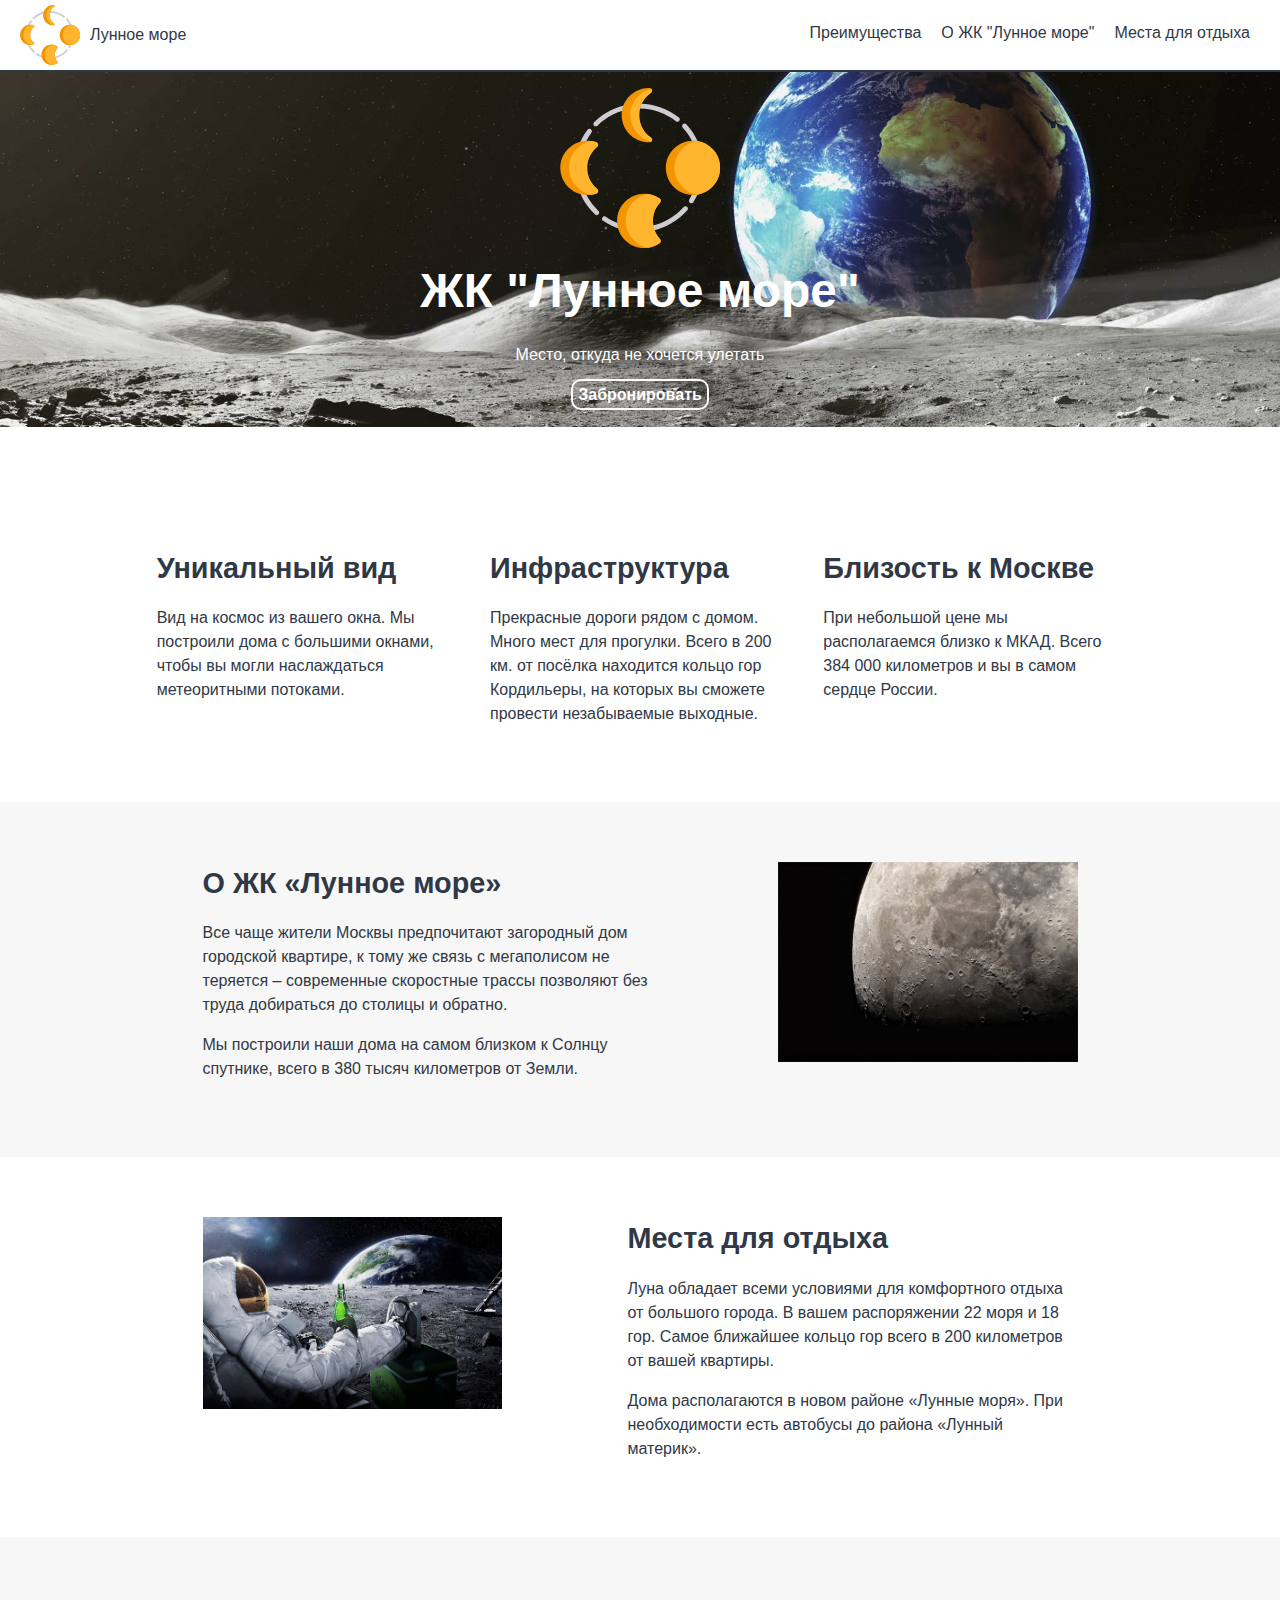
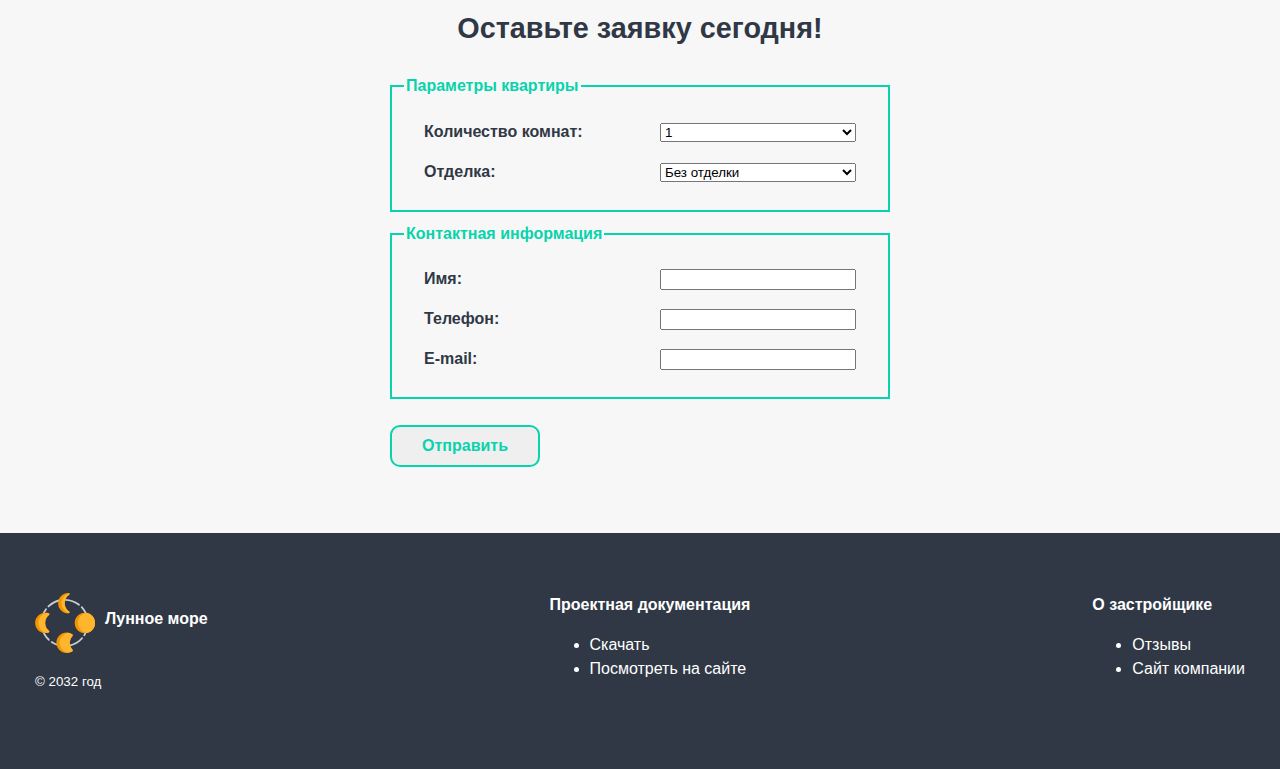
==== src/index.html @ 1460d05d "move folder html-boilerplate-master to top level" ====
<!DOCTYPE html>
<html lang="ru">
<head>
    <meta charset="UTF-8">
    <meta name="viewport" content="width=device-width, initial-scale=1.0">
    <meta http-equiv="X-UA-Compatible" content="ie=edge">
    <title>Project1_Rrudger</title>

    <link rel="stylesheet" href="styles/style.css">
</head>
<body class='flex-block'>
	<header class='flex-block header'>
		<div class='flex-block logo'><img src='images/logo.svg' height='60px' alt='logo'> Лунное море</div>
		<nav>
			<ul class='flex-block horizontal-menu'>
				<li><a href="#advantage">Преимущества</a></li>
				<li><a href="#about-JK">О ЖК "Лунное море"</a></li>
				<li><a href="#place-for-rest">Места для отдыха</a></li>
			</ul>
		</nav>
	</header>

			<main>
		<div class='flex-block description'>
			<div class='container'>
				<img src="images/logo.svg" alt="logo"/>
				<h1>ЖК "Лунное море"</h1>
				<p>Место, откуда не хочется улетать</p>
				<a class ="button" href="#order-form">Забронировать</a>
			</div>
		</div>

		<section class='flex-block section' id="advantage">
			<div class="flex-block container">
			<div class="width-30">
				<h2>Уникальный вид</h2>
				<p>Вид на космос из вашего окна. Мы построили дома с большими окнами, чтобы вы могли наслаждаться метеоритными потоками.</p>
			</div>
			<div class="width-30">
				<h2>Инфраструктура</h2>
				<p>Прекрасные дороги рядом с домом. Много мест для прогулки. Всего в 200 км. от посёлка находится кольцо гор Кордильеры, на которых вы сможете провести незабываемые выходные.</p>
			</div>
			<div class="width-30">
				<h2>Близость к Москве</h2>
				<p>При небольшой цене мы располагаемся близко к МКАД. Всего 384 000 километров и вы в самом сердце России.</p>
			</div>
			</div>
		</section>
		<section id="about-JK" class="flex-block section about-JK">
			<div class="flex-block container">
			<div class="width-45">
				<h2>О ЖК «Лунное море»</h2>
				<p>Все чаще жители Москвы предпочитают загородный дом городской квартире, к тому же связь с мегаполисом не теряется – современные скоростные трассы позволяют без труда добираться до столицы и обратно.</p>
				<p>Мы построили наши дома на самом близком к Солнцу спутнике, всего в 380 тысяч километров от Земли.</p>
			</div>
			<div class="width-30 image"><img src="images/moon-1.jpg" alt="moon1"></div>
			</div>
		</section>
		<section id="place-for-rest" class="flex-block section">
			<div class="flex-block container">
			<div class="width-30"><img src="images/moon-2.jpg" alt="moon2"></div>
			<div class="width-45">
				<h2>Места для отдыха</h2>
				<p>Луна обладает всеми условиями для комфортного отдыха от большого города. В вашем распоряжении 22 моря и 18 гор. Самое ближайшее кольцо гор всего в 200 километров от вашей квартиры.</p>
				<p>Дома располагаются в новом районе «Лунные моря». При необходимости есть автобусы до района «Лунный материк».</p>
			</div>
			</div>
		</section>
		<div class="background-form">
			<form id="order-form" class="container order-form">
				<div class="form-container">
				<h2>Оставьте заявку сегодня!</h2>
				<fieldset>
					<legend>Параметры квартиры</legend>
					<div class="main-field">
						<div class="field-name">
							<p>Количество комнат:</p>
							<p>Отделка:</p>
						</div>

						<div class="field">
							<p><select name="camera-select" class="select-style">
								<option value="1" selected >1</option>
								<option value="2">2</option>
								<option value="3">3</option>
							</select></p>

							<p><select name="decorating" class="select-style">
								<option value="1" selected>Без отделки</option>
								<option value="2">Эконом</option>
								<option value="3">Люкс</option>
							</select></p>
						</div>
					</div>
				</fieldset>
				<fieldset>
					<legend>Контактная информация</legend>
					<div class="main-field">
						<div class="field-name">
							<p><label for="input-name">Имя:</label></p>
							<p><label for="input-tel">Телефон:</label></p>
							<p><label for="input-email">E-mail:</label></p>
						</div>
						<div class="field">
							<p><input type="text" id="input-name" class="select-style"></p>
							<p><input type="text" id="input-tel" class="select-style"</p>
							<p><input type="text" id="input-email" class="select-style"></p>
						</div>
					</div>
				</fieldset>
				<p><input type="submit" class="width-30 button" form="order-form" value="Отправить"></p>
				</div>
			</form>
		</div>

	</main>
<footer class="flex-block section">
	<div class="flex-block container">
		<div>
			<div class="flex-block logo"><img src='images/logo.svg' height='60px' alt='logo'><h2>Лунное море</h2></div>
			<p><small>&copy 2032 год</small></p>
		</div>
		<div>
			<h2>Проектная документация</h2>
			<ul>
				<li>Скачать</li>
				<li>Посмотреть на сайте</li>
			</ul>

		</div>
		<div>
			<h2>О застройщике</h2>
			<ul>
				<li>Отзывы</li>
				<li>Сайт компании</li>
			</ul>

		</div>
		</div>
</footer>
</body>
</html>
---- src/styles/style.css ----
:root { 
        --grey: #303846;      
        --green: #09d3ac;      
        --yellow: #f7f7f7;
	--white: #fff;
}

.flex-block {
	display: flex;
	justify-content: space-between;
}

.container {
        width: 1000px;
        padding: 60px 15px 60px 15px;
        justify-content: space-around;
}

.width-30 {
        width: 30%;
}

.width-45 {
        width: 45%;
}

html, body {
	height: 100%;
}

body {
	font-family: sans-serif;
	font-size: 16px;
	color: var(--grey);
	line-height: 1.5;
	margin-left: 0;
	margin-right: 0;
	flex-direction: column;
	padding: 0;
}

main {
        flex: 1 0 auto;
}

h1 {
	font-size: 3em;
	margin-bottom: 0;
	margin-top: 0;
}

h2 {
	font-size: 1.8em;
	margin-top: 0;
	margin-bottom: 0.5em;
	white-space: nowrap;
}

.header {
	position: fixed;
	top: 0;
	left: 0;
	right: 0;
	height: 60px;
	padding: 5px 20px 5px 20px;
	border-bottom-style: solid;
	border-bottom-width: 2px;
	background: var(--white);
}

.horizontal-menu {
	align-items: center;
	justify-content: flex-end;
	list-style: none;
}

.horizontal-menu li {
	padding: 0 10px;
}

nav a {
	color: var(--grey);
	text-decoration: none;
}

.logo{
	align-items: center;
}

.section { 
	justify-content: center;
}

.description{
	width: 100%;
	flex: 1 1 auto;
	margin: 60px 0 60px;
	padding: 20px 0 20px;
	background: url("../images/banner.png");
	background-position: center;
	background-size: cover;
	color: var(--white);
	align-items: center;
	align-content: center; 
	justify-content: center;
}

.description .container {
	text-align: center;
	padding: 0 40px;
}

.description .container img {
	height: 10em;
}

.logo img {
        margin-right: 10px;
}

.width-30 img{
        max-width: 100%;
        max-height: 100%;
}

.button{
	text-decoration: none;
	font-size: 1em;
	font-weight: bold;
	color: var(--white);
	border: 2px solid var(--white);
	border-radius: 10px;
	margin: 0 10px;
	padding: 5px;
}

.about-JK {
	width: 100%;
	background-color: var(--yellow);
}

footer {
        flex: 0 0 auto;
        background-color: var(--grey);
        color: var(--white);
}

footer h2 {
	font-size: 1em;
	color: white;
}

footer .container{
	width: 100%;
	justify-content: space-between;
	margin: 0 20px;
}



.background-form {
	background-color: var(--yellow);
	margin-bottom:-20px;
}

.order-form {
	margin-left: auto;
	margin-right: auto;
}

.form-container {
	margin-left: auto;
	margin-right: auto;
	width: 50%;
}

.order-form fieldset {
	margin: 10px 0;
	border: 2px solid var(--green);
}

.order-form legend {
	color: var(--green);
	font-weight: bold;
}

.order-form .button{
	color: var(--green);
	border: 2px solid var(--green);
	padding: 10px;
	margin: 10px 0;
}

.order-form h2 {
	padding: 10px;
	text-align: center;
}

.field-name {
	margin: 0 20px;
	grid-area: field-name;
	font-weight: bold;
}

.field {
	margin: 0 20px;
	grid-area: field;
}

.main-field {
	display: grid;
	grid-template-columns: repeat(2, 1fr);
	grid-template-areas: "field-name field";
}

.select-style {
	box-sizing: border-box;
	width: 100%;
}

/** CSS STYLE **/
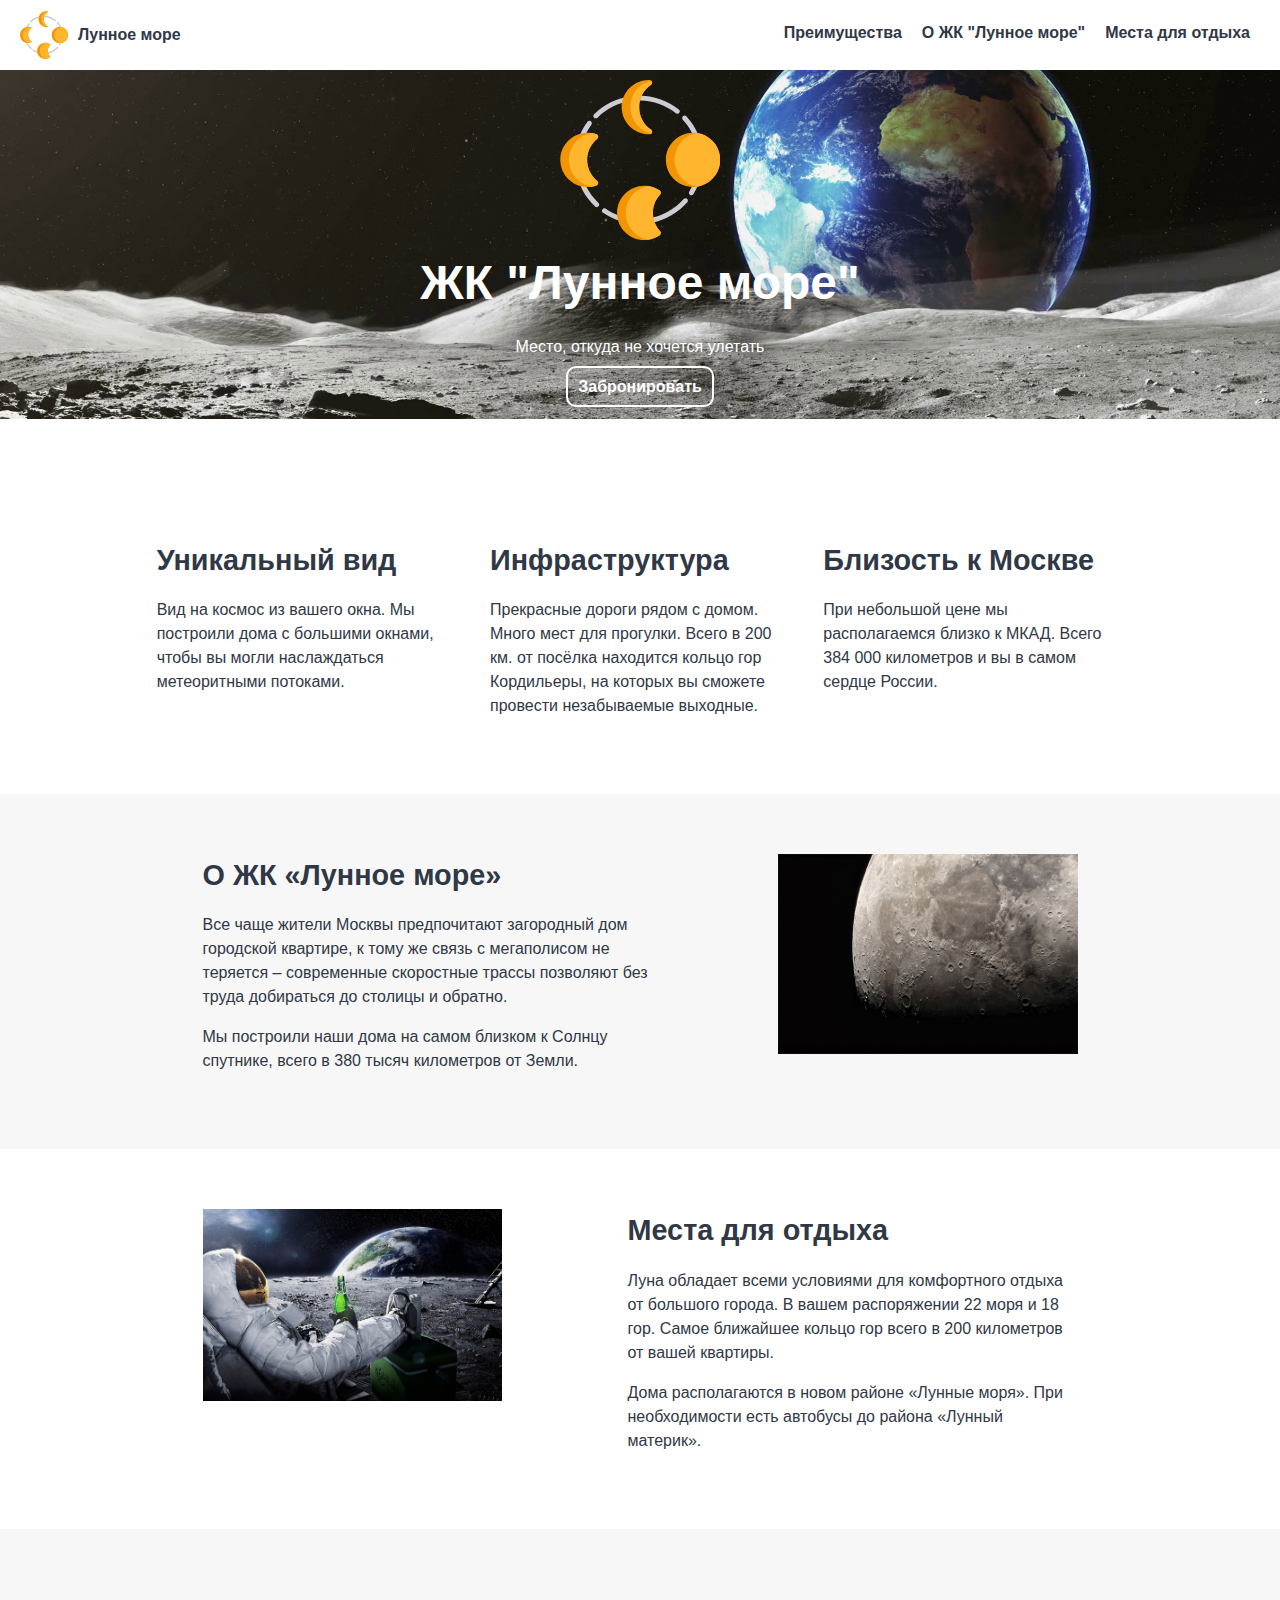
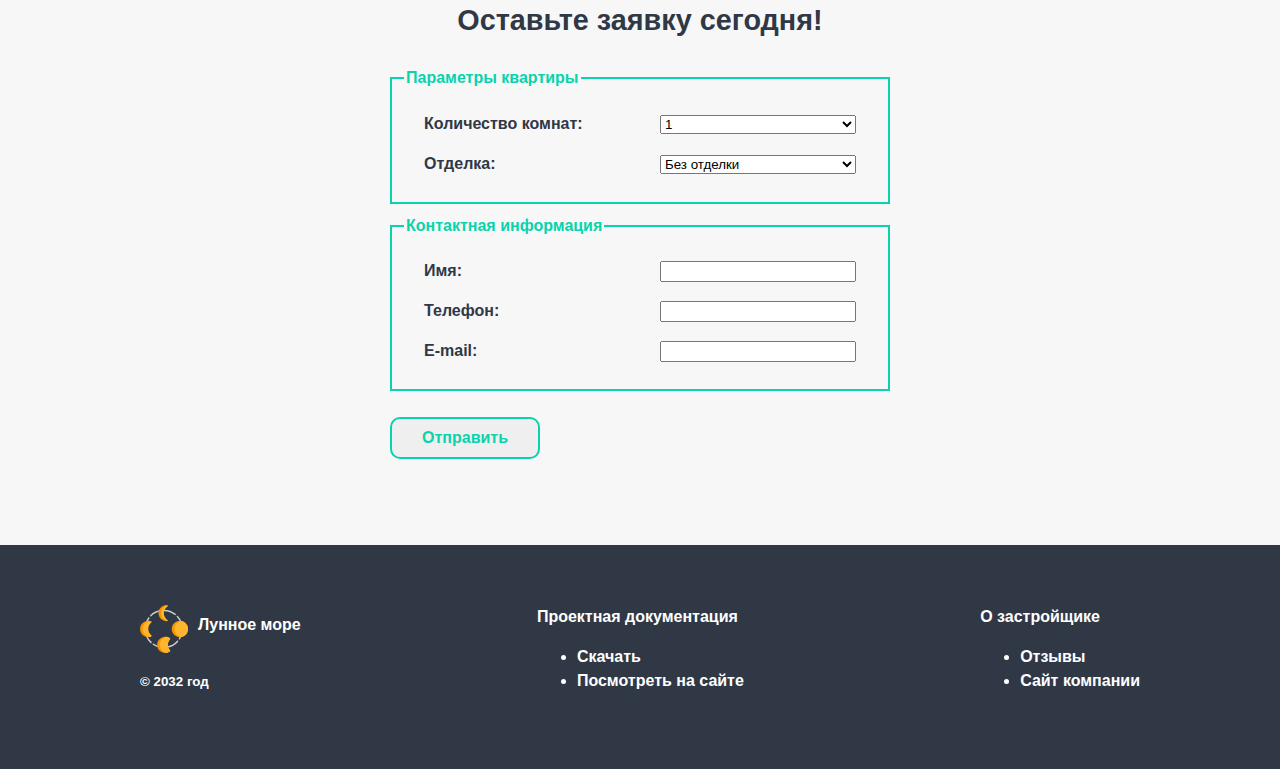
==== commit 158252ca: "move CNAME in folder src, update index.html and style.css for check 3" ====
--- a/src/index.html
+++ b/src/index.html
@@ -9,29 +9,29 @@
     <link rel="stylesheet" href="styles/style.css">
 </head>
 <body class='flex-block'>
-	<header class='flex-block header'>
-		<div class='flex-block logo'><img src='images/logo.svg' height='60px' alt='logo'> Лунное море</div>
+	<header class='flex-block flex-between header'>
+		<div class='flex-block logo'><img src='images/logo.svg' alt='Moon-mare-logo'> Лунное море</div>
 		<nav>
 			<ul class='flex-block horizontal-menu'>
 				<li><a href="#advantage">Преимущества</a></li>
-				<li><a href="#about-JK">О ЖК "Лунное море"</a></li>
+				<li><a href="#about-jk">О ЖК "Лунное море"</a></li>
 				<li><a href="#place-for-rest">Места для отдыха</a></li>
 			</ul>
 		</nav>
 	</header>
 
 			<main>
-		<div class='flex-block description'>
+		<section class='flex-block description'>
 			<div class='container'>
-				<img src="images/logo.svg" alt="logo"/>
+				<img src="images/logo.svg" alt="Moon-mare-logo"/>
 				<h1>ЖК "Лунное море"</h1>
 				<p>Место, откуда не хочется улетать</p>
 				<a class ="button" href="#order-form">Забронировать</a>
 			</div>
-		</div>
+		</section>
 
-		<section class='flex-block section' id="advantage">
-			<div class="flex-block container">
+		<section class='flex-block flex-center' id="advantage">
+			<div class="flex-block flex-around container">
 			<div class="width-30">
 				<h2>Уникальный вид</h2>
 				<p>Вид на космос из вашего окна. Мы построили дома с большими окнами, чтобы вы могли наслаждаться метеоритными потоками.</p>
@@ -46,19 +46,19 @@
 			</div>
 			</div>
 		</section>
-		<section id="about-JK" class="flex-block section about-JK">
-			<div class="flex-block container">
+		<section id="about-jk" class="flex-block flex-center background-secondary">
+			<div class="flex-block flex-around container">
 			<div class="width-45">
 				<h2>О ЖК «Лунное море»</h2>
 				<p>Все чаще жители Москвы предпочитают загородный дом городской квартире, к тому же связь с мегаполисом не теряется – современные скоростные трассы позволяют без труда добираться до столицы и обратно.</p>
 				<p>Мы построили наши дома на самом близком к Солнцу спутнике, всего в 380 тысяч километров от Земли.</p>
 			</div>
-			<div class="width-30 image"><img src="images/moon-1.jpg" alt="moon1"></div>
+			<div class="width-30 image"><img src="images/moon-1.jpg" alt="Image-moon"></div>
 			</div>
 		</section>
-		<section id="place-for-rest" class="flex-block section">
-			<div class="flex-block container">
-			<div class="width-30"><img src="images/moon-2.jpg" alt="moon2"></div>
+		<section id="place-for-rest" class="flex-block flex-center">
+			<div class="flex-block flex-around container">
+			<div class="width-30"><img src="images/moon-2.jpg" alt="Image-astronaut"></div>
 			<div class="width-45">
 				<h2>Места для отдыха</h2>
 				<p>Луна обладает всеми условиями для комфортного отдыха от большого города. В вашем распоряжении 22 моря и 18 гор. Самое ближайшее кольцо гор всего в 200 километров от вашей квартиры.</p>
@@ -66,8 +66,8 @@
 			</div>
 			</div>
 		</section>
-		<div class="background-form">
-			<form id="order-form" class="container order-form">
+		<section class="background-secondary">
+			<form id="order-form" class="flex-around container order-form">
 				<div class="form-container">
 				<h2>Оставьте заявку сегодня!</h2>
 				<fieldset>
@@ -103,7 +103,7 @@
 						</div>
 						<div class="field">
 							<p><input type="text" id="input-name" class="select-style"></p>
-							<p><input type="text" id="input-tel" class="select-style"</p>
+							<p><input type="text" id="input-tel" class="select-style"></p>
 							<p><input type="text" id="input-email" class="select-style"></p>
 						</div>
 					</div>
@@ -111,17 +111,17 @@
 				<p><input type="submit" class="width-30 button" form="order-form" value="Отправить"></p>
 				</div>
 			</form>
-		</div>
+		</section>
 
 	</main>
-<footer class="flex-block section">
-	<div class="flex-block container">
+<footer class="flex-block flex-center">
+	<div class="flex-block flex-around container">
 		<div>
-			<div class="flex-block logo"><img src='images/logo.svg' height='60px' alt='logo'><h2>Лунное море</h2></div>
+			<div class="flex-block flex-between logo"><img src='images/logo.svg' alt='logo'><h2>Лунное море</h2></div>
 			<p><small>&copy 2032 год</small></p>
 		</div>
 		<div>
-			<h2>Проектная документация</h2>
+			Проектная документация
 			<ul>
 				<li>Скачать</li>
 				<li>Посмотреть на сайте</li>
@@ -129,7 +129,7 @@
 
 		</div>
 		<div>
-			<h2>О застройщике</h2>
+			О застройщике
 			<ul>
 				<li>Отзывы</li>
 				<li>Сайт компании</li>
--- a/src/styles/style.css
+++ b/src/styles/style.css
@@ -1,19 +1,29 @@
 :root { 
-        --grey: #303846;      
+        --dark: #303846;      
         --green: #09d3ac;      
-        --yellow: #f7f7f7;
-	--white: #fff;
+        --light-secondary: #f7f7f7;
+	--light: #fff;
 }
 
 .flex-block {
 	display: flex;
+}
+
+.flex-between {
 	justify-content: space-between;
+}
+
+.flex-around {
+	justify-content: space-around;
+}
+
+.flex-center {
+	justify-content: center;
 }
 
 .container {
         width: 1000px;
         padding: 60px 15px 60px 15px;
-        justify-content: space-around;
 }
 
 .width-30 {
@@ -31,8 +41,9 @@
 body {
 	font-family: sans-serif;
 	font-size: 16px;
-	color: var(--grey);
+	color: var(--dark);
 	line-height: 1.5;
+	margin-top:60px;
 	margin-left: 0;
 	margin-right: 0;
 	flex-direction: column;
@@ -53,7 +64,7 @@
 	font-size: 1.8em;
 	margin-top: 0;
 	margin-bottom: 0.5em;
-	white-space: nowrap;
+	light-space: nowrap;
 }
 
 .header {
@@ -63,9 +74,8 @@
 	right: 0;
 	height: 60px;
 	padding: 5px 20px 5px 20px;
-	border-bottom-style: solid;
-	border-bottom-width: 2px;
-	background: var(--white);
+	background: var(--light);
+	font-weight: bold;
 }
 
 .horizontal-menu {
@@ -79,27 +89,23 @@
 }
 
 nav a {
-	color: var(--grey);
+	color: var(--dark);
 	text-decoration: none;
 }
 
-.logo{
+.logo {
 	align-items: center;
 }
 
-.section { 
-	justify-content: center;
-}
-
-.description{
+.description {
 	width: 100%;
 	flex: 1 1 auto;
-	margin: 60px 0 60px;
+	margin: 0 0 60px;
 	padding: 20px 0 20px;
 	background: url("../images/banner.png");
 	background-position: center;
 	background-size: cover;
-	color: var(--white);
+	color: var(--light);
 	align-items: center;
 	align-content: center; 
 	justify-content: center;
@@ -115,7 +121,9 @@
 }
 
 .logo img {
+	height: 3em;
         margin-right: 10px;
+
 }
 
 .width-30 img{
@@ -127,40 +135,35 @@
 	text-decoration: none;
 	font-size: 1em;
 	font-weight: bold;
-	color: var(--white);
-	border: 2px solid var(--white);
+	color: var(--light);
+	border: 2px solid var(--light);
 	border-radius: 10px;
 	margin: 0 10px;
-	padding: 5px;
-}
-
-.about-JK {
-	width: 100%;
-	background-color: var(--yellow);
+	padding: 10px;
+	cursor: pointer;
 }
 
 footer {
         flex: 0 0 auto;
-        background-color: var(--grey);
-        color: var(--white);
+        background-color: var(--dark);
+        color: var(--light);
+	font-weight: bold;
 }
 
 footer h2 {
 	font-size: 1em;
-	color: white;
+	color: light;
 }
 
 footer .container{
-	width: 100%;
 	justify-content: space-between;
 	margin: 0 20px;
 }
 
 
 
-.background-form {
-	background-color: var(--yellow);
-	margin-bottom:-20px;
+.background-secondary {
+	background-color: var(--light-secondary);
 }
 
 .order-form {
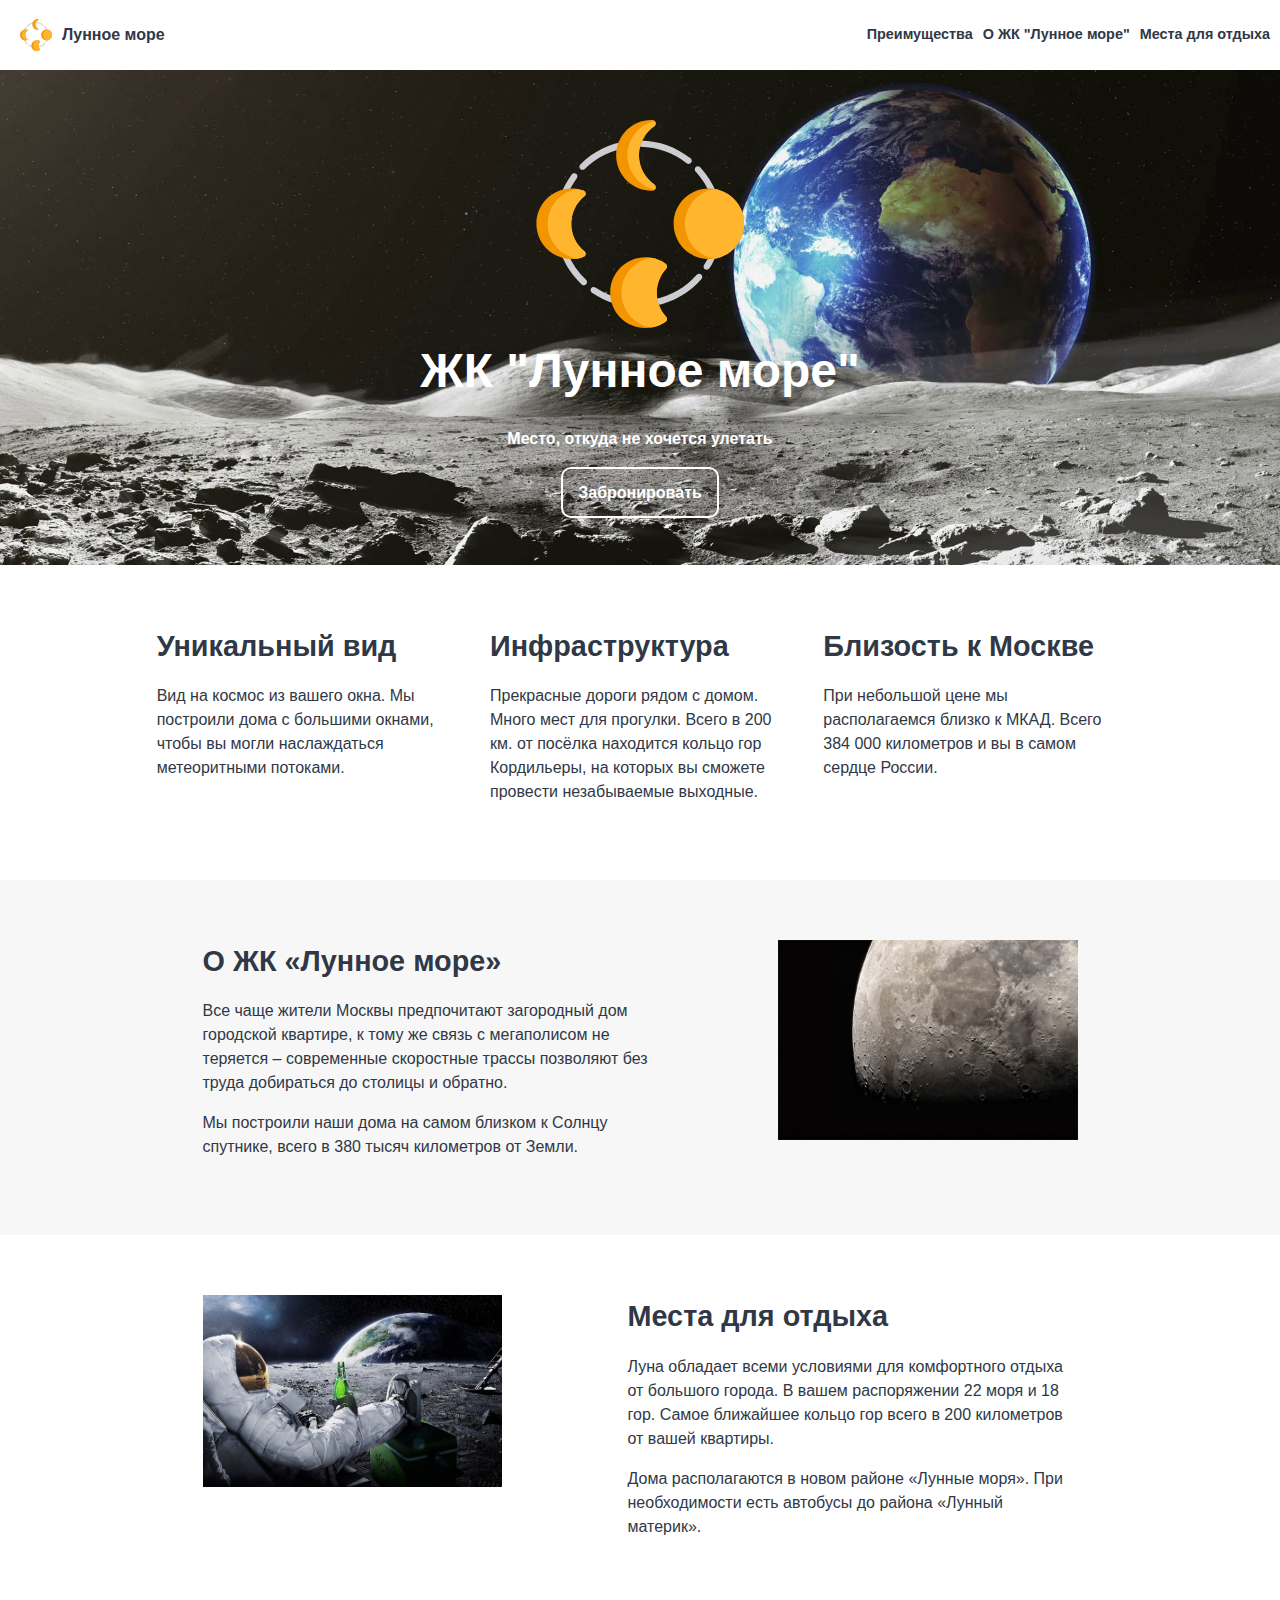
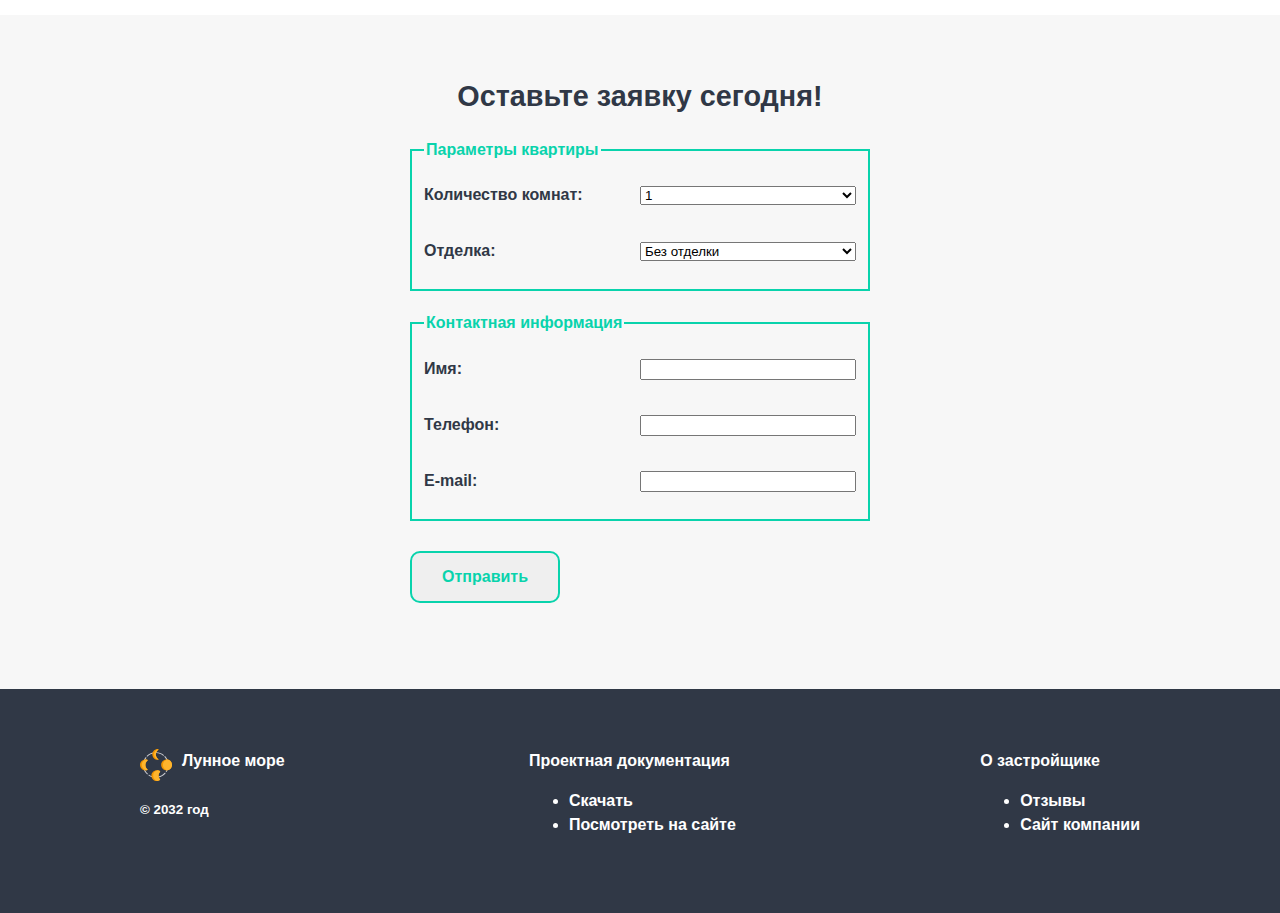
==== commit 3a1187b5: "update index.hmtl and style.css for conform to model" ====
--- a/src/index.html
+++ b/src/index.html
@@ -8,8 +8,8 @@
 
     <link rel="stylesheet" href="styles/style.css">
 </head>
-<body class='flex-block'>
-	<header class='flex-block flex-between header'>
+<body class='flex-block flex-column'>
+	<header class='flex-block flex-between flex-align-center header'>
 		<div class='flex-block logo'><img src='images/logo.svg' alt='Moon-mare-logo'> Лунное море</div>
 		<nav>
 			<ul class='flex-block horizontal-menu'>
@@ -21,16 +21,16 @@
 	</header>
 
 			<main>
-		<section class='flex-block description'>
-			<div class='container'>
-				<img src="images/logo.svg" alt="Moon-mare-logo"/>
+		<section class='description' id='description'>
+			<div class='container flex-between'>
+			<img src="images/logo.svg" alt="Moon-mare-logo"/>
 				<h1>ЖК "Лунное море"</h1>
 				<p>Место, откуда не хочется улетать</p>
 				<a class ="button" href="#order-form">Забронировать</a>
 			</div>
 		</section>
 
-		<section class='flex-block flex-center' id="advantage">
+		<section class='advantage' id="advantage">
 			<div class="flex-block flex-around container">
 			<div class="width-30">
 				<h2>Уникальный вид</h2>
@@ -46,7 +46,7 @@
 			</div>
 			</div>
 		</section>
-		<section id="about-jk" class="flex-block flex-center background-secondary">
+		<section id="about-jk" class="about-jk background-secondary">
 			<div class="flex-block flex-around container">
 			<div class="width-45">
 				<h2>О ЖК «Лунное море»</h2>
@@ -56,7 +56,7 @@
 			<div class="width-30 image"><img src="images/moon-1.jpg" alt="Image-moon"></div>
 			</div>
 		</section>
-		<section id="place-for-rest" class="flex-block flex-center">
+		<section id="place-for-rest" class="place-for-rest">
 			<div class="flex-block flex-around container">
 			<div class="width-30"><img src="images/moon-2.jpg" alt="Image-astronaut"></div>
 			<div class="width-45">
@@ -72,20 +72,18 @@
 				<h2>Оставьте заявку сегодня!</h2>
 				<fieldset>
 					<legend>Параметры квартиры</legend>
-					<div class="main-field">
-						<div class="field-name">
+					<div class="main-field flex-block flex-column">
+						<div class="field flex-block flex-row flex-between">
 							<p>Количество комнат:</p>
-							<p>Отделка:</p>
-						</div>
-
-						<div class="field">
-							<p><select name="camera-select" class="select-style">
+              <p><select name="camera-select" class="select-style">
 								<option value="1" selected >1</option>
 								<option value="2">2</option>
 								<option value="3">3</option>
 							</select></p>
-
-							<p><select name="decorating" class="select-style">
+            </div>
+            <div class="field flex-block flex-row flex-between">
+							<p>Отделка:</p>
+              <p><select name="decorating" class="select-style">
 								<option value="1" selected>Без отделки</option>
 								<option value="2">Эконом</option>
 								<option value="3">Люкс</option>
@@ -95,16 +93,18 @@
 				</fieldset>
 				<fieldset>
 					<legend>Контактная информация</legend>
-					<div class="main-field">
-						<div class="field-name">
+					<div class="main-field flex-block flex-column">
+						<div class="field flex-block flex-row flex-between">
 							<p><label for="input-name">Имя:</label></p>
+              <p><input type="text" id="input-name" class="select-style"></p>
+            </div>
+            <div class="field flex-block flex-row flex-between">
 							<p><label for="input-tel">Телефон:</label></p>
+              <p><input type="text" id="input-tel" class="select-style"></p>
+            </div>
+            <div class="field flex-block flex-row flex-between">
 							<p><label for="input-email">E-mail:</label></p>
-						</div>
-						<div class="field">
-							<p><input type="text" id="input-name" class="select-style"></p>
-							<p><input type="text" id="input-tel" class="select-style"></p>
-							<p><input type="text" id="input-email" class="select-style"></p>
+              <p><input type="text" id="input-email" class="select-style"></p>
 						</div>
 					</div>
 				</fieldset>
@@ -115,7 +115,7 @@
 
 	</main>
 <footer class="flex-block flex-center">
-	<div class="flex-block flex-around container">
+	<div class="flex-block flex-between container">
 		<div>
 			<div class="flex-block flex-between logo"><img src='images/logo.svg' alt='logo'><h2>Лунное море</h2></div>
 			<p><small>&copy 2032 год</small></p>
--- a/src/styles/style.css
+++ b/src/styles/style.css
@@ -1,8 +1,8 @@
-:root { 
-        --dark: #303846;      
-        --green: #09d3ac;      
+:root {
+        --dark: #303846;
+        --green: #09d3ac;
         --light-secondary: #f7f7f7;
-	--light: #fff;
+        --light: #fff;
 }
 
 .flex-block {
@@ -21,9 +21,29 @@
 	justify-content: center;
 }
 
+.flex-align-center {
+  align-items: center;
+}
+
+.flex-row {
+  flex-direction: row;
+}
+
+.flex-column {
+  flex-direction: column;
+}
+
 .container {
-        width: 1000px;
-        padding: 60px 15px 60px 15px;
+  width: 1000px;
+  padding: 60px 15px 60px 15px;
+  margin: auto;
+}
+
+@media screen and (max-device-width: 1000px){
+  .container {
+    padding: 60px 0 60px 0;
+    font-size: 0.9em;
+  }
 }
 
 .width-30 {
@@ -46,7 +66,6 @@
 	margin-top:60px;
 	margin-left: 0;
 	margin-right: 0;
-	flex-direction: column;
 	padding: 0;
 }
 
@@ -73,19 +92,22 @@
 	left: 0;
 	right: 0;
 	height: 60px;
-	padding: 5px 20px 5px 20px;
+	padding: 5px 0 5px 20px;
 	background: var(--light);
 	font-weight: bold;
 }
 
 .horizontal-menu {
-	align-items: center;
-	justify-content: flex-end;
 	list-style: none;
+  font-size: 0.9em;
+}
+
+@media screen and (max-device-width: 1000px) {
+  .horizontal-menu {font-size: 0.68em}
 }
 
 .horizontal-menu li {
-	padding: 0 10px;
+	padding: 0 10px 0 0;
 }
 
 nav a {
@@ -100,53 +122,57 @@
 .description {
 	width: 100%;
 	flex: 1 1 auto;
-	margin: 0 0 60px;
-	padding: 20px 0 20px;
+	margin: 0 ;
+	padding: 60px 0;
 	background: url("../images/banner.png");
 	background-position: center;
 	background-size: cover;
 	color: var(--light);
-	align-items: center;
-	align-content: center; 
-	justify-content: center;
 }
 
 .description .container {
+  font-weight: bold;
 	text-align: center;
 	padding: 0 40px;
 }
 
 .description .container img {
-	height: 10em;
+	height: 13em;
+}
+
+.description p {
+  margin: 20px 0 30px;
 }
 
 .logo img {
-	height: 3em;
-        margin-right: 10px;
+	height: 2em;
+  margin-right: 10px;
 
 }
 
 .width-30 img{
-        max-width: 100%;
-        max-height: 100%;
+  max-width: 100%;
+  max-height: 100%;
+}
+
+.width-30 h2 {
+  white-space: pre;
 }
 
 .button{
 	text-decoration: none;
 	font-size: 1em;
-	font-weight: bold;
 	color: var(--light);
 	border: 2px solid var(--light);
 	border-radius: 10px;
-	margin: 0 10px;
-	padding: 10px;
+	padding: 15px;
 	cursor: pointer;
 }
 
 footer {
-        flex: 0 0 auto;
-        background-color: var(--dark);
-        color: var(--light);
+  flex: 0 0 auto;
+  background-color: var(--dark);
+  color: var(--light);
 	font-weight: bold;
 }
 
@@ -155,13 +181,6 @@
 	color: light;
 }
 
-footer .container{
-	justify-content: space-between;
-	margin: 0 20px;
-}
-
-
-
 .background-secondary {
 	background-color: var(--light-secondary);
 }
@@ -169,6 +188,7 @@
 .order-form {
 	margin-left: auto;
 	margin-right: auto;
+  padding: 60px 0;
 }
 
 .form-container {
@@ -177,8 +197,12 @@
 	width: 50%;
 }
 
+@media screen and (max-device-width: 1000px){
+  .order-form legend { font-size: 1.5em}
+}
+
 .order-form fieldset {
-	margin: 10px 0;
+  margin: 20px;
 	border: 2px solid var(--green);
 }
 
@@ -189,31 +213,22 @@
 
 .order-form .button{
 	color: var(--green);
+  font-weight: bold;
 	border: 2px solid var(--green);
-	padding: 10px;
-	margin: 10px 0;
+	margin: 10px 20px;
 }
 
 .order-form h2 {
-	padding: 10px;
 	text-align: center;
 }
 
-.field-name {
-	margin: 0 20px;
-	grid-area: field-name;
-	font-weight: bold;
-}
-
 .field {
-	margin: 0 20px;
-	grid-area: field;
-}
-
-.main-field {
-	display: grid;
-	grid-template-columns: repeat(2, 1fr);
-	grid-template-areas: "field-name field";
+	font-weight: bold;
+}
+
+.field p {
+  align-self: center;
+  width: 50%;
 }
 
 .select-style {
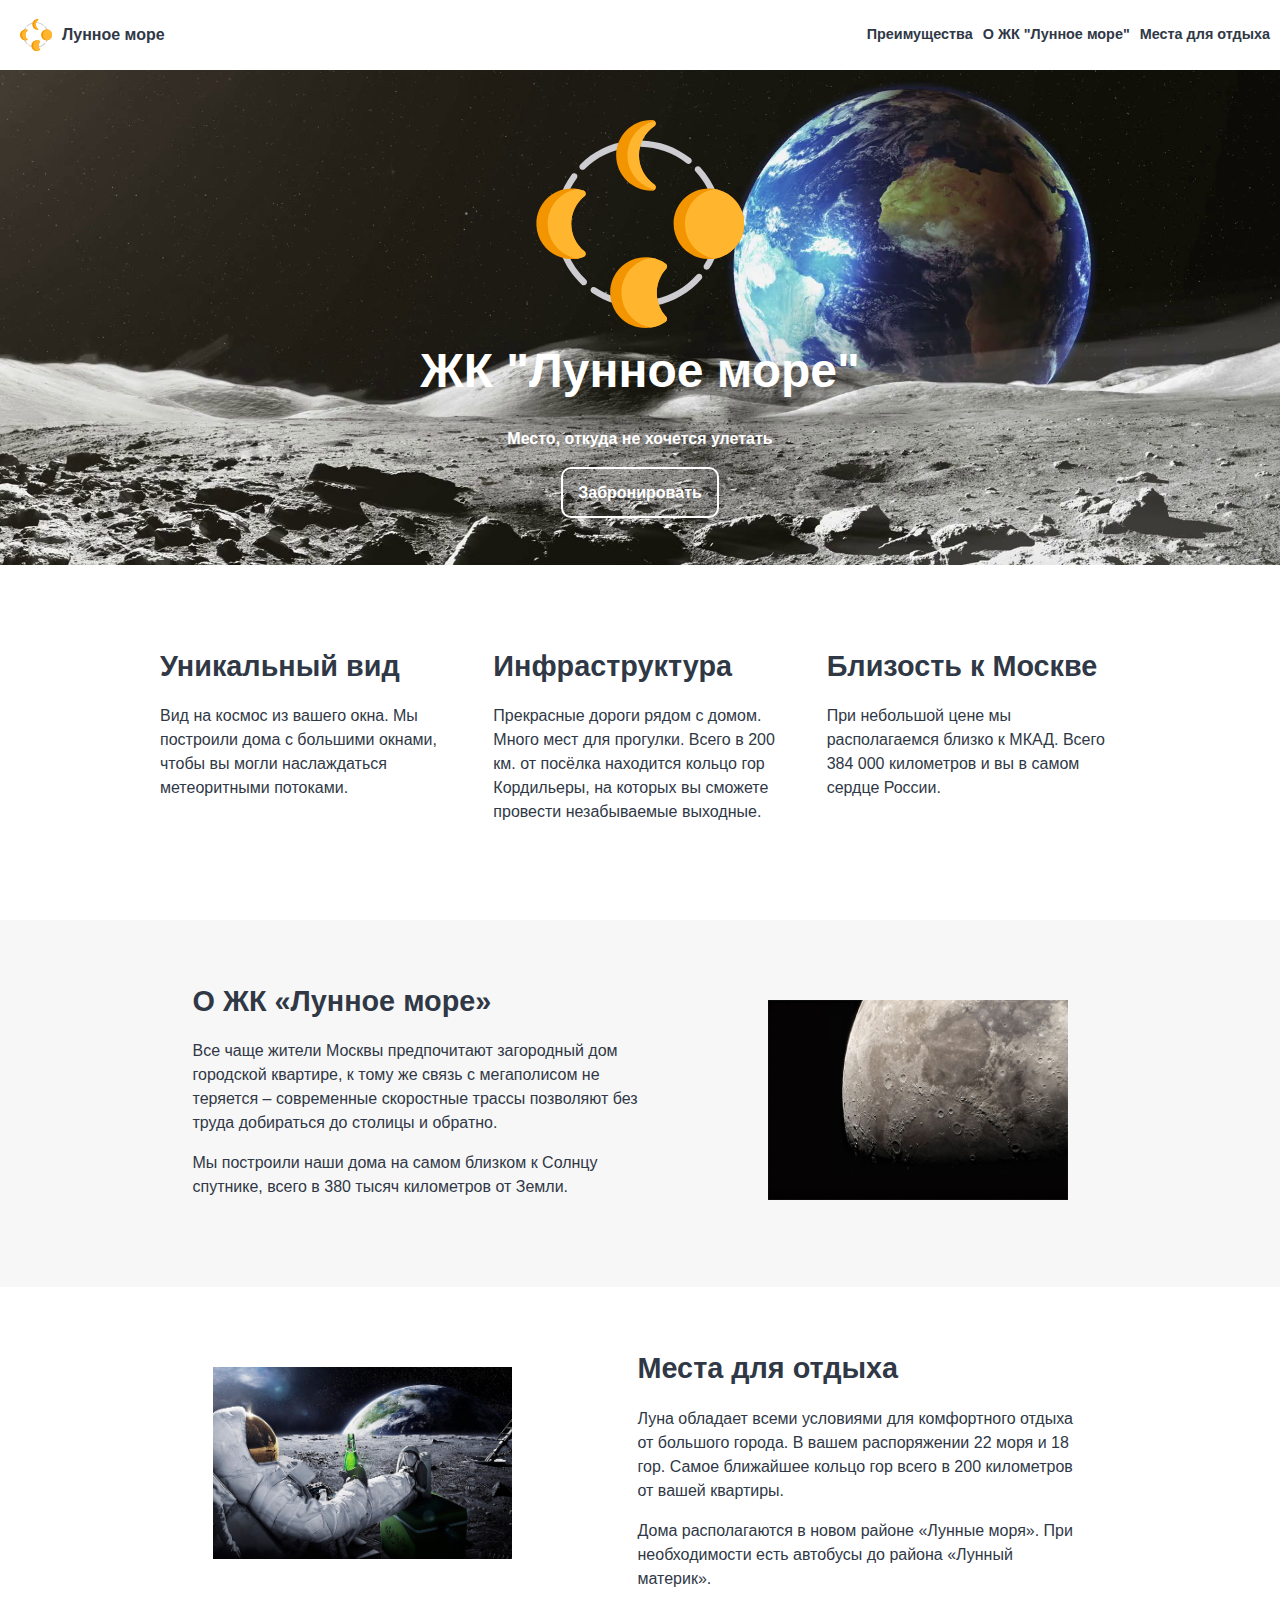
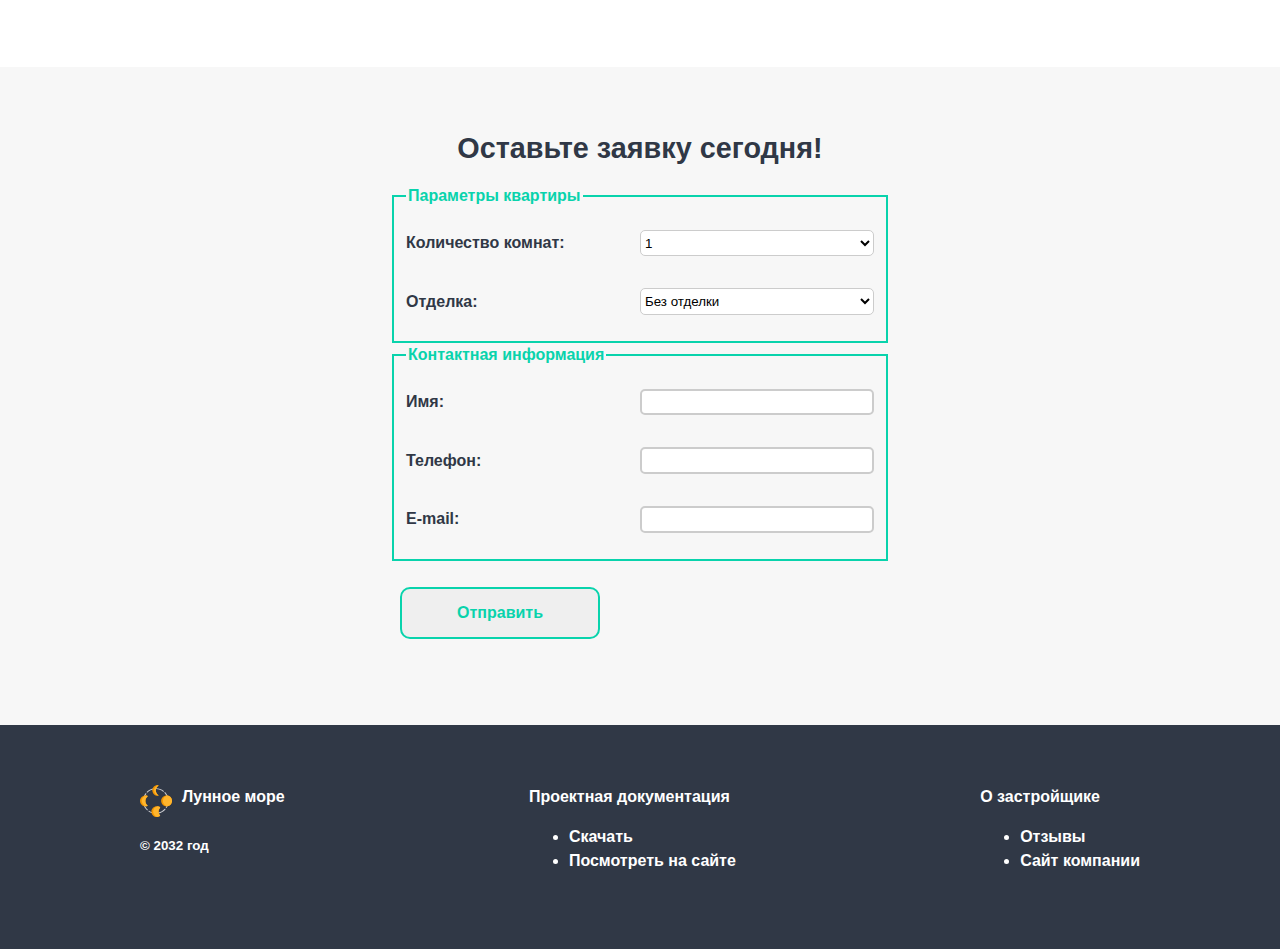
==== commit eebb6d20: "update index.html and style.css for auto-check.2" ====
--- a/src/index.html
+++ b/src/index.html
@@ -118,7 +118,7 @@
 	<div class="flex-block flex-between container">
 		<div>
 			<div class="flex-block flex-between logo"><img src='images/logo.svg' alt='logo'><h2>Лунное море</h2></div>
-			<p><small>&copy 2032 год</small></p>
+			<p><small>&copy; 2032 год</small></p>
 		</div>
 		<div>
 			Проектная документация
--- a/src/styles/style.css
+++ b/src/styles/style.css
@@ -1,5 +1,6 @@
 :root {
         --dark: #303846;
+        --dark-secondary: #ccc;
         --green: #09d3ac;
         --light-secondary: #f7f7f7;
         --light: #fff;
@@ -48,6 +49,7 @@
 
 .width-30 {
         width: 30%;
+        margin: 20px;
 }
 
 .width-45 {
@@ -202,7 +204,6 @@
 }
 
 .order-form fieldset {
-  margin: 20px;
 	border: 2px solid var(--green);
 }
 
@@ -215,7 +216,8 @@
 	color: var(--green);
   font-weight: bold;
 	border: 2px solid var(--green);
-	margin: 10px 20px;
+	margin: 10px;
+  width: 40%;
 }
 
 .order-form h2 {
@@ -231,9 +233,18 @@
   width: 50%;
 }
 
+legend {
+  margin-top: 20px;
+}
+
 .select-style {
 	box-sizing: border-box;
 	width: 100%;
+  border-radius: 5px;
+  border-style: solid;
+  border-color:  var(--dark-secondary);
+  background-color: var(--light);
+  height: 2em;
 }
 
 /** CSS STYLE **/
